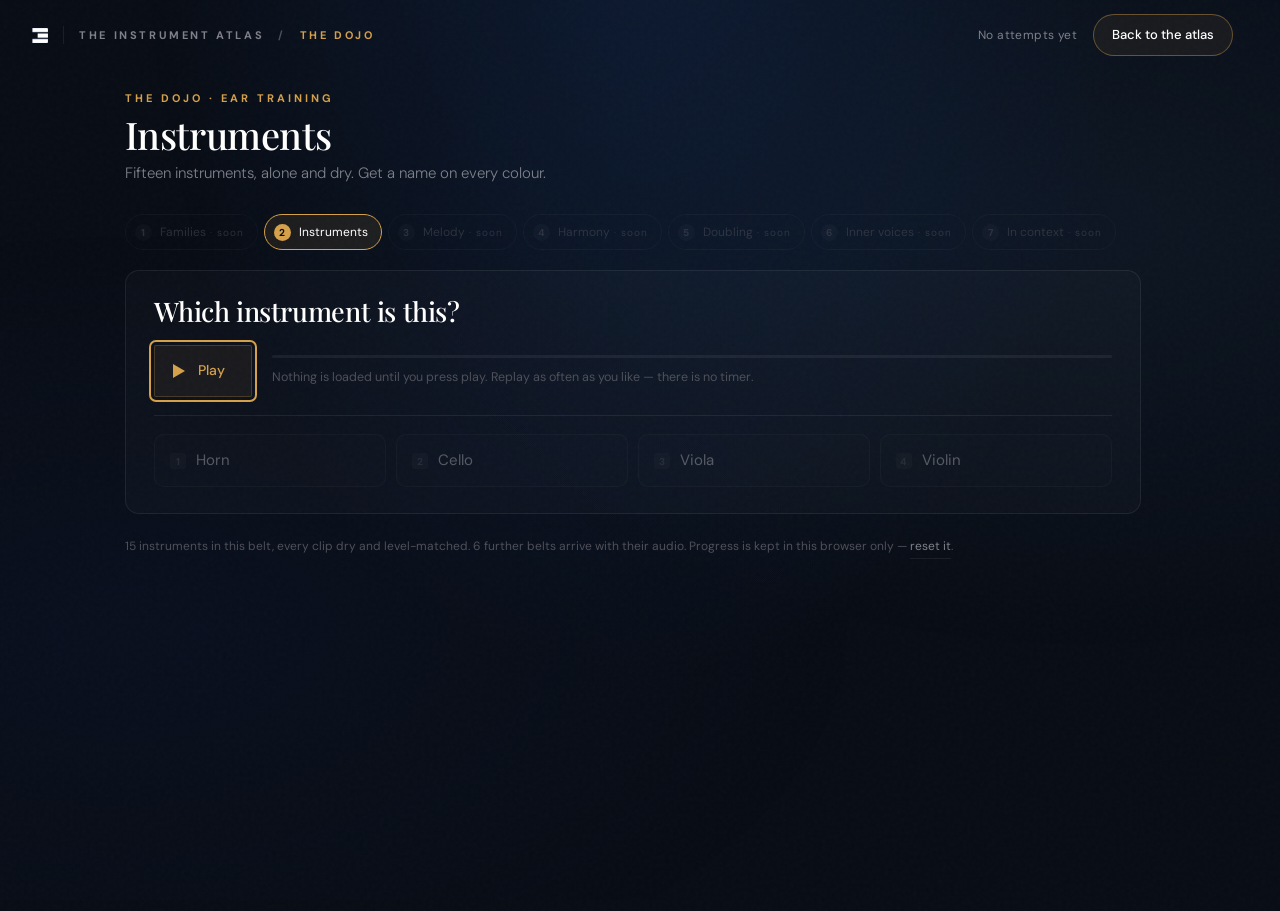
==== dojo/index.html @ 1de1c3d8 "The Dojo: ear-training engine and belt 2 A new top-level /dojo section. Questions are assembled at r" ====
<!DOCTYPE html>
<html lang="en">
<head>
<meta charset="utf-8">
<meta name="viewport" content="width=device-width, initial-scale=1">
<title>The Dojo · Evenant</title>
<meta name="description" content="Ear training for orchestration: hear an instrument, name it, and when you are wrong, hear the two side by side.">
<link rel="preconnect" href="https://fonts.googleapis.com">
<link rel="preconnect" href="https://fonts.gstatic.com" crossorigin>
<link href="https://fonts.googleapis.com/css2?family=DM+Sans:ital,opsz,wght@0,9..40,300;0,9..40,400;0,9..40,500;0,9..40,700;1,9..40,300;1,9..40,400&family=Playfair+Display:ital,wght@0,400;0,500;0,600;0,700;1,400;1,500&display=swap" rel="stylesheet">
<link rel="stylesheet" href="dojo.css">
</head>
<body>
<div class="atl atl-dojo" id="atl">
  <div class="atl-grain"></div>
  <div class="atl-atmos"></div>

  <nav class="atl-nav is-sub" id="atl-nav">
    <div class="atl-nav-left">
      <a href="../#/" aria-label="Atlas home" style="display:flex;align-items:center;gap:10px">
        <img class="atl-logo" alt="Evenant" src="[data-uri]">
      </a>
      <div class="atl-nav-sep"></div>
      <div class="atl-nav-crumb"><a class="atl-crumb-root" href="../#/">The Instrument Atlas</a><span class="sl">/</span><b>The Dojo</b></div>
    </div>
    <div class="atl-nav-right">
      <div class="dj-score" id="dj-score" aria-live="off"></div>
      <a class="atl-select-btn" href="../#/">Back to the atlas</a>
    </div>
  </nav>

  <main class="atl-main">
    <div class="atl-wrap">

      <!-- Belt rail. Belt 2 is the only one built; the rest are shown so the
           ladder is legible, and are marked as not yet available rather than
           looking like something the learner has failed to unlock. -->
      <div class="dj-head">
        <div>
          <div class="atl-eyebrow">The Dojo · Ear Training</div>
          <h1 id="dj-title">Instruments</h1>
          <p class="dj-lede" id="dj-lede"></p>
        </div>
        <div class="dj-rail" id="dj-rail" role="tablist" aria-label="Belts"></div>
      </div>

      <!-- The practice card. Nothing is fetched until the play button below is
           pressed: no audio, no AudioContext, nothing. -->
      <section class="dj-card" aria-labelledby="dj-ask">
        <div class="dj-ask-row">
          <h2 class="dj-ask" id="dj-ask"></h2>
          <div class="dj-streak" id="dj-streak"></div>
        </div>

        <div class="dj-stage">
          <button class="dj-play" id="dj-play" aria-label="Play the clip">
            <span class="ico" aria-hidden="true"></span>
            <span class="lbl" id="dj-play-lbl">Play</span>
          </button>
          <div class="dj-stage-meta">
            <div class="dj-bar" id="dj-bar"><i id="dj-bar-fill"></i></div>
            <div class="dj-hint" id="dj-hint">Nothing is loaded until you press play. Replay as often as you like — there is no timer.</div>
          </div>
        </div>

        <div class="dj-options" id="dj-options" role="group" aria-label="Answers"></div>

        <div class="dj-result" id="dj-result" aria-live="polite"></div>
      </section>

      <p class="dj-fine" id="dj-fine"></p>

    </div>
  </main>
</div>

<!-- atlas-data.js first: INSTRUMENTS supplies the names, families, epithets and
     the deep links back into the atlas, so the dojo can never drift out of step
     with the reference it is practising. Then the dojo's own data, then the
     renderer. All deferred, in dependency order, never async. -->
<script defer src="../atlas-data.js"></script>
<script defer src="dojo-data.js"></script>
<script defer src="dojo.js"></script>
</body>
</html>
---- dojo/dojo.css ----
/* ============================================================================
   THE DOJO · STYLES
   ----------------------------------------------------------------------------
   The dojo is a top-level section, not a page inside the atlas, so it carries
   its own stylesheet rather than inheriting atlas.css — that file is 50 KB of
   page-specific layout the dojo has no use for, and its instrument-page rules
   would have to be fought rather than reused.

   What IS shared is the design system in HANDOFF §2, restated here as tokens.
   Anything that reads as "the same product" comes from these values, so a
   change to the palette is a change to this block.
   ============================================================================ */

.atl,.atl *,.atl *::before,.atl *::after{margin:0;padding:0;box-sizing:border-box}
html{background:#080C14;overflow-y:scroll;scrollbar-gutter:stable}
body{background:#080C14;margin:0}

.atl{
  --bg:#080C14;
  --bg-lift:#0C1220;
  --gold:#D4A04A;
  --gold-deep:#C08830;
  --gold-lift:#DEB05A;
  --blue:#8FB4E0;
  --ok:#5FB89A;
  --warn:#C0603A;
  --text:#BEC0C8;
  --text-dim:#7E808A;
  --text-faint:#4E505A;
  --hair:rgba(255,255,255,.07);
  --hair-gold:rgba(212,160,74,.24);
  font-family:'DM Sans',-apple-system,sans-serif;
  font-size:17px;color:var(--text);background:var(--bg);line-height:1.7;
  -webkit-font-smoothing:antialiased;overflow-x:hidden;position:relative;min-height:100vh;
}
/* The element-level reset is wrapped in :where() so it carries NO specificity.
   Written plainly as `.atl button` it scores (0,1,1) and silently beats every
   single-class rule below it — `.dj-next{background:var(--gold)}` and friends
   lose their background and border with nothing in the cascade to show for it.
   atlas.css has the un-wrapped version and the same shadow: .atl-play asks for
   a gold hairline there and does not get one. Noted, not changed here: that is
   a change to how the atlas looks. */
:where(.atl) :where(h1,h2,h3){font-family:'Playfair Display',Georgia,serif;font-weight:500;color:#fff;letter-spacing:-.4px}
:where(.atl) :where(a){text-decoration:none;color:inherit}
:where(.atl) :where(button){font:inherit;color:inherit;background:none;border:none;cursor:pointer}
:where(.atl) :where(img){max-width:100%;display:block}
.atl ::selection{background:rgba(212,160,74,.35);color:#fff}
.atl :focus-visible{outline:2px solid var(--gold);outline-offset:3px;border-radius:2px}

/* --- ambient layers, identical to the atlas so the two read as one site --- */
.atl-grain{position:fixed;inset:-50%;width:200%;height:200%;z-index:0;pointer-events:none;
  background-image:url("data:image/svg+xml,%3Csvg viewBox='0 0 512 512' xmlns='http://www.w3.org/2000/svg'%3E%3Cfilter id='n'%3E%3CfeTurbulence type='fractalNoise' baseFrequency='0.85' numOctaves='4' stitchTiles='stitch'/%3E%3C/filter%3E%3Crect width='100%25' height='100%25' filter='url(%23n)' opacity='0.025'/%3E%3C/svg%3E")}
.atl-atmos{position:fixed;inset:0;z-index:0;pointer-events:none;
  background:
    radial-gradient(ellipse at 50% -10%,rgba(30,80,160,.20) 0%,transparent 55%),
    radial-gradient(ellipse at 85% 25%,rgba(74,140,212,.08) 0%,transparent 45%),
    radial-gradient(ellipse at 10% 70%,rgba(20,50,120,.10) 0%,transparent 45%)}

.atl-eyebrow{font-size:11px;font-weight:700;letter-spacing:3px;text-transform:uppercase;color:var(--gold);line-height:1.4}

/* --- nav --- */
.atl-nav{position:sticky;top:0;z-index:50;display:flex;align-items:center;justify-content:space-between;gap:24px;
  padding:14px 32px;border-bottom:1px solid transparent;transition:background .35s ease,border-color .35s ease}
.atl-nav.is-stuck{background:rgba(8,12,20,.86);-webkit-backdrop-filter:blur(14px);backdrop-filter:blur(14px);border-bottom-color:var(--hair)}
.atl-nav-left{display:flex;align-items:center;gap:15px;min-width:0}
.atl-logo{height:15px;width:auto;object-fit:contain}
.atl-nav-sep{width:1px;height:18px;background:var(--hair);flex:0 0 auto}
.atl-nav-crumb{display:flex;align-items:center;gap:14px;min-width:0;font-size:11px;font-weight:700;
  letter-spacing:2.6px;text-transform:uppercase;color:var(--text-dim);white-space:nowrap;overflow:hidden}
.atl-nav-crumb a:hover{color:var(--gold)}
.atl-nav-crumb .sl{color:var(--text-faint)}
.atl-nav-crumb b{color:var(--gold);font-weight:700}
.atl-nav-right{display:flex;align-items:center;gap:14px}
.atl-select-btn{display:flex;align-items:center;gap:11px;padding:9px 18px;border:1px solid rgba(212,160,74,.42);
  border-radius:100px;font-size:13px;font-weight:500;color:#fff;background:rgba(212,160,74,.07);white-space:nowrap;
  letter-spacing:0;text-transform:none;transition:border-color .25s,background .25s,box-shadow .25s}
.atl-select-btn:hover{border-color:var(--gold);background:rgba(212,160,74,.14);box-shadow:0 0 0 3px rgba(212,160,74,.08)}

/* --- page frame ---
   min-height is the viewport minus the nav, so the whole practice screen sits
   above the fold at a laptop height and never scrolls to answer a question. */
.atl-main{position:relative;z-index:10;min-height:calc(100vh - 60px);display:flex;align-items:flex-start}
.atl-wrap{width:100%;max-width:1080px;margin:0 auto;padding:20px 32px 48px}

/* --- header + belt rail --- */
.dj-head{display:flex;align-items:flex-end;justify-content:space-between;gap:28px;flex-wrap:wrap;margin-bottom:20px}
.dj-head h1{font-size:clamp(28px,3.4vw,38px);line-height:1.08;margin:8px 0 5px}
.dj-lede{font-size:15px;color:var(--text-dim);max-width:60ch;font-weight:300}

.dj-rail{display:flex;gap:6px;flex-wrap:wrap}
.dj-belt{display:flex;align-items:center;gap:8px;padding:7px 13px 7px 9px;border:1px solid var(--hair);
  border-radius:100px;font-size:12px;color:var(--text-faint);white-space:nowrap;transition:border-color .25s,color .25s}
.dj-belt i{font-style:normal;font-weight:700;font-size:10px;width:17px;height:17px;border-radius:50%;
  display:grid;place-items:center;background:rgba(255,255,255,.05);color:var(--text-faint)}
.dj-belt[data-built="false"]{opacity:.5}
.dj-belt[data-built="false"] span::after{content:' · soon';color:var(--text-faint);font-size:10px;letter-spacing:1px}
.dj-belt[data-on="true"]{border-color:var(--gold);background:rgba(212,160,74,.10);color:#fff;opacity:1}
.dj-belt[data-on="true"] i{background:var(--gold);color:#0A0C14}

/* --- score in the nav --- */
.dj-score{display:flex;align-items:baseline;gap:5px;font-size:12px;color:var(--text-dim);
  font-variant-numeric:tabular-nums;letter-spacing:.4px}
.dj-score b{font-size:15px;color:#fff;font-weight:500}
.dj-score span{margin-right:2px}
.dj-score i{font-style:normal;color:var(--gold);margin-left:6px}

/* --- the practice card --- */
.dj-card{border:1px solid var(--hair);border-radius:14px;background:rgba(255,255,255,.02);
  padding:24px 28px 26px;transition:border-color .3s}
.dj-ask-row{display:flex;align-items:baseline;justify-content:space-between;gap:20px;margin-bottom:16px}
.dj-ask{font-size:clamp(20px,2.4vw,27px);line-height:1.25}
.dj-streak{font-size:11px;font-weight:700;letter-spacing:2px;text-transform:uppercase;color:var(--text-faint);white-space:nowrap}
.dj-streak b{color:var(--gold);font-size:13px}

/* --- transport --- */
.dj-stage{display:flex;align-items:center;gap:20px;padding-bottom:18px;border-bottom:1px solid var(--hair)}
.dj-play{display:flex;align-items:center;gap:13px;padding:13px 26px 13px 18px;border-radius:100px;
  border:1px solid var(--hair-gold);background:rgba(212,160,74,.07);color:var(--gold);
  font-size:14px;font-weight:500;flex:0 0 auto;transition:background .25s,border-color .25s,color .25s}
.dj-play:hover{border-color:var(--gold);background:rgba(212,160,74,.15);color:#fff}
.dj-play .ico{width:0;height:0;border-style:solid;border-width:7px 0 7px 12px;
  border-color:transparent transparent transparent currentColor;transition:border-color .2s}
.dj-play[data-state="playing"]{background:rgba(212,160,74,.18);border-color:var(--gold);color:#fff}
.dj-play[data-state="playing"] .ico{width:12px;height:14px;border:none;background:currentColor;
  -webkit-mask:linear-gradient(#000 0 0) 0/4px 100% no-repeat,linear-gradient(#000 0 0) 100%/4px 100% no-repeat;
          mask:linear-gradient(#000 0 0) 0/4px 100% no-repeat,linear-gradient(#000 0 0) 100%/4px 100% no-repeat}
.dj-play[data-state="loading"]{opacity:.6;pointer-events:none}
.dj-stage-meta{flex:1 1 auto;min-width:0}
.dj-bar{height:3px;border-radius:2px;background:rgba(255,255,255,.06);overflow:hidden;margin-bottom:10px}
.dj-bar i{display:block;height:100%;background:var(--gold);transform-origin:0 50%;transform:scaleX(0);
  transition:transform .1s linear}
.dj-hint{font-size:12.5px;color:var(--text-faint);line-height:1.5}

/* --- options --- */
.dj-options{display:grid;grid-template-columns:repeat(4,minmax(0,1fr));gap:10px;margin-top:18px}
.dj-options[data-waiting]{opacity:.4}
.dj-opt{display:flex;align-items:center;gap:10px;padding:13px 15px;border:1px solid var(--hair);border-radius:10px;
  background:rgba(255,255,255,.015);font-size:15px;color:var(--text);text-align:left;min-width:0;
  transition:border-color .2s,background .2s,color .2s,opacity .2s}
.dj-opt i{font-style:normal;font-size:10px;font-weight:700;color:var(--text-faint);width:16px;height:16px;
  border-radius:3px;background:rgba(255,255,255,.05);display:grid;place-items:center;flex:0 0 auto}
.dj-opt:not(:disabled):hover{border-color:var(--hair-gold);background:rgba(212,160,74,.06);color:#fff}
.dj-opt:disabled{cursor:default}
.dj-opt.is-right{border-color:var(--ok);background:rgba(95,184,154,.10);color:#fff}
.dj-opt.is-right i{background:var(--ok);color:#08120E}
.dj-opt.is-wrong{border-color:var(--warn);background:rgba(192,96,58,.10);color:#fff}
.dj-opt.is-wrong i{background:var(--warn);color:#140A06}
.dj-opt.is-off{opacity:.3}

/* --- result --- */
.dj-result:empty{display:none}
.dj-verdict{margin-top:17px;padding-top:16px;border-top:1px solid var(--hair)}
.dj-verdict-head{display:flex;align-items:baseline;gap:12px;flex-wrap:wrap;margin-bottom:10px}
.dj-verdict-head b{font-family:'Playfair Display',Georgia,serif;font-weight:500;font-size:21px;color:#fff}
.dj-verdict-head em{font-style:italic;color:var(--gold);font-size:14px;font-family:'Playfair Display',Georgia,serif}
.dj-tick,.dj-cross{width:9px;height:9px;border-radius:50%;flex:0 0 auto;align-self:center}
.dj-tick{background:var(--ok);box-shadow:0 0 10px rgba(95,184,154,.7)}
.dj-cross{background:var(--warn);box-shadow:0 0 10px rgba(192,96,58,.6)}
.dj-verdict p{font-size:14.5px;color:var(--text-dim);max-width:72ch;font-weight:300}
.dj-distinction{margin-top:15px;padding-left:14px;border-left:2px solid var(--hair-gold)}

/* --- ⭐ the A/B ---
   The one thing in this section that has to be right. Two buttons, both clips
   already running, switching by gain ramp. Styled to look like a switch rather
   than like two more answers. */
.dj-ab{margin-top:16px;padding:15px 18px 13px;border:1px solid var(--hair-gold);border-radius:12px;
  background:linear-gradient(180deg,rgba(212,160,74,.06),rgba(212,160,74,.02))}
.dj-ab-label{font-size:10.5px;font-weight:700;letter-spacing:2.4px;text-transform:uppercase;
  color:var(--gold);margin-bottom:12px}
.dj-ab-row{display:grid;grid-template-columns:1fr 1fr;gap:10px}
.dj-ab-btn{padding:11px 15px;border:1px solid var(--hair);border-radius:9px;background:rgba(0,0,0,.25);
  text-align:left;transition:border-color .2s,background .2s,box-shadow .2s}
.dj-ab-btn i{display:block;font-style:normal;font-size:10px;font-weight:700;letter-spacing:1.8px;
  text-transform:uppercase;color:var(--text-faint);margin-bottom:3px}
.dj-ab-btn b{font-size:16px;font-weight:500;color:var(--text-dim)}
.dj-ab-btn:hover{border-color:var(--hair-gold)}
.dj-ab-btn.is-on{border-color:var(--gold);background:rgba(212,160,74,.14);box-shadow:0 0 0 3px rgba(212,160,74,.07)}
.dj-ab-btn.is-on i{color:var(--gold)}
.dj-ab-btn.is-on b{color:#fff}
.dj-ab-note{font-size:12px;color:var(--text-faint);margin-top:11px}

/* --- actions --- */
.dj-actions{display:flex;align-items:center;gap:18px;flex-wrap:wrap;margin-top:18px}
.dj-next{padding:11px 26px;border-radius:100px;border:1px solid var(--gold);background:var(--gold);
  color:#0A0C14;font-size:13.5px;font-weight:500;transition:background .25s,border-color .25s}
.dj-next:hover{background:var(--gold-lift);border-color:var(--gold-lift)}
.dj-link{font-size:13px;color:var(--text-dim);border-bottom:1px solid var(--hair);padding-bottom:1px;
  background:none;transition:color .2s,border-color .2s}
.dj-link:hover{color:var(--gold);border-color:var(--hair-gold)}

.dj-fine{margin-top:22px;font-size:12px;color:var(--text-faint);line-height:1.7}
.dj-fine .dj-link{font-size:12px}

/* --- narrow --- */
@media (max-width:860px){
  .atl-wrap{padding:28px 20px 48px}
  .dj-card{padding:24px 20px 26px}
  .dj-options{grid-template-columns:repeat(2,minmax(0,1fr))}
  .dj-head{gap:22px}
  .atl-nav{padding:12px 20px;gap:14px}
  .dj-score{display:none}
}
@media (max-width:560px){
  .dj-options{grid-template-columns:1fr}
  .dj-ab-row{grid-template-columns:1fr}
  .dj-stage{flex-wrap:wrap;gap:14px}
  .atl-nav-crumb .atl-crumb-root{display:none}
}

@media (prefers-reduced-motion:reduce){
  .atl *,.atl *::before,.atl *::after{transition-duration:.01ms!important;animation-duration:.01ms!important}
  .dj-bar i{transition:none}
}
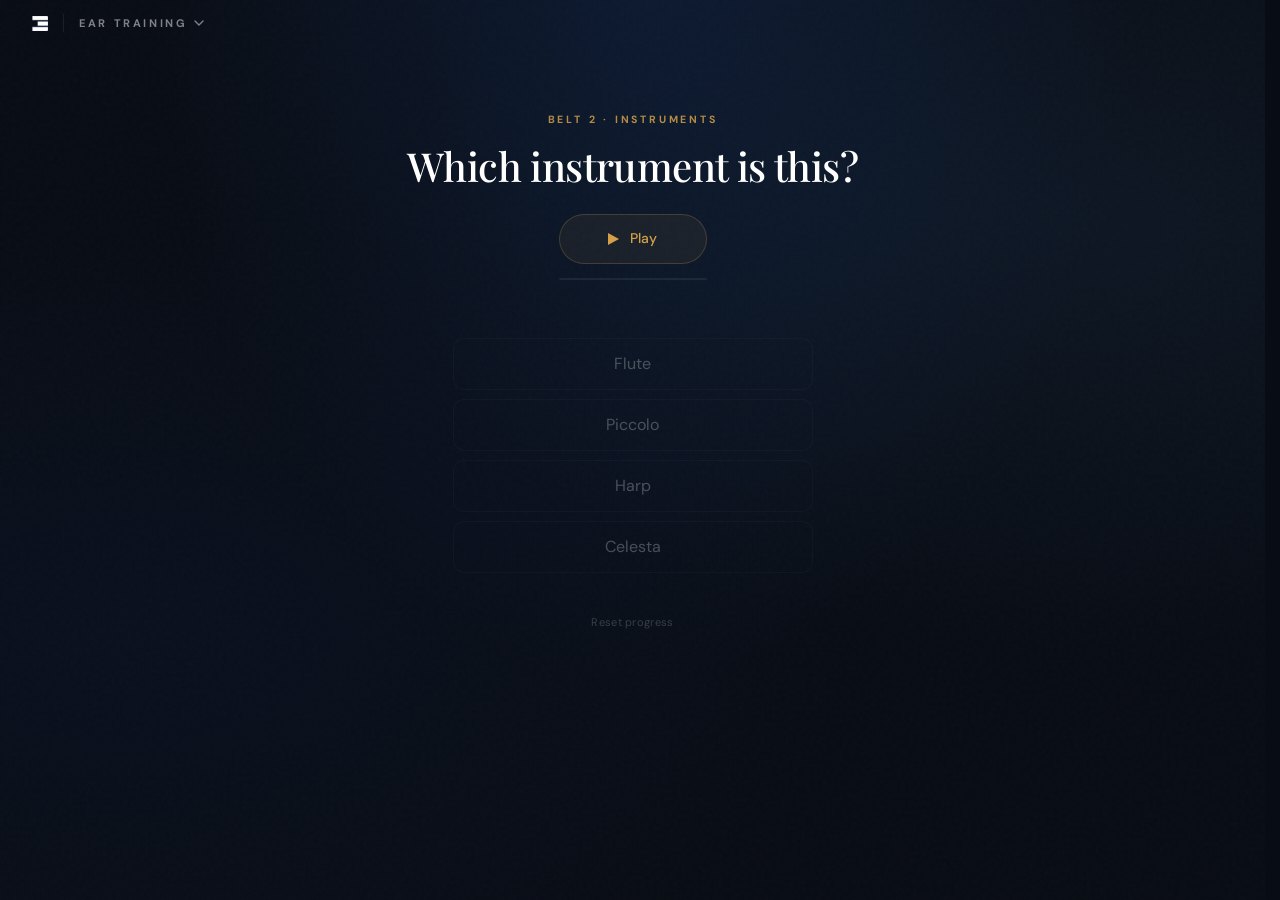
==== commit 508cda05: "Module switcher across the tools, and a minimal Ear Training Navigation for a growing set of Evenant" ====
--- a/dojo/index.html
+++ b/dojo/index.html
@@ -9,6 +9,7 @@
 <link rel="preconnect" href="https://fonts.gstatic.com" crossorigin>
 <link href="https://fonts.googleapis.com/css2?family=DM+Sans:ital,opsz,wght@0,9..40,300;0,9..40,400;0,9..40,500;0,9..40,700;1,9..40,300;1,9..40,400&family=Playfair+Display:ital,wght@0,400;0,500;0,600;0,700;1,400;1,500&display=swap" rel="stylesheet">
 <link rel="stylesheet" href="dojo.css">
+<link rel="stylesheet" href="../evenant-nav.css">
 </head>
 <body>
 <div class="atl atl-dojo" id="atl">
@@ -21,63 +22,48 @@
         <img class="atl-logo" alt="Evenant" src="[data-uri]">
       </a>
       <div class="atl-nav-sep"></div>
-      <div class="atl-nav-crumb"><a class="atl-crumb-root" href="../#/">The Instrument Atlas</a><span class="sl">/</span><b>The Dojo</b></div>
+      <!-- Empty: this header has no module title of its own, so the switcher
+           creates the label from the registry. The crumb that used to sit here
+           said "The Instrument Atlas / The Dojo", which the switcher now says
+           better — and the "Back to the atlas" button beside it was global
+           navigation, which is the switcher's job as well. Both consolidated;
+           the atlas is still one row away in the menu, and still on the logo. -->
+      <div data-ev-switch></div>
     </div>
     <div class="atl-nav-right">
       <div class="dj-score" id="dj-score" aria-live="off"></div>
-      <a class="atl-select-btn" href="../#/">Back to the atlas</a>
     </div>
   </nav>
 
+  <!-- One centred column, anchored a fixed distance from the top rather than
+       vertically centred: the card grows when an answer is revealed, and a
+       centred column would slide the whole question up the screen every time. -->
   <main class="atl-main">
-    <div class="atl-wrap">
+    <div class="dj-col">
+      <div class="dj-eyebrow" id="dj-belt"></div>
+      <h1 class="dj-display" id="dj-display"></h1>
 
-      <!-- Belt rail. Belt 2 is the only one built; the rest are shown so the
-           ladder is legible, and are marked as not yet available rather than
-           looking like something the learner has failed to unlock. -->
-      <div class="dj-head">
-        <div>
-          <div class="atl-eyebrow">The Dojo · Ear Training</div>
-          <h1 id="dj-title">Instruments</h1>
-          <p class="dj-lede" id="dj-lede"></p>
-        </div>
-        <div class="dj-rail" id="dj-rail" role="tablist" aria-label="Belts"></div>
-      </div>
+      <button class="dj-play" id="dj-play" aria-label="Play the clip">
+        <span class="ico" aria-hidden="true"></span><span id="dj-play-lbl">Play</span>
+      </button>
+      <div class="dj-meter" aria-hidden="true"><i id="dj-bar-fill"></i></div>
+      <div class="dj-note" id="dj-note"></div>
 
-      <!-- The practice card. Nothing is fetched until the play button below is
-           pressed: no audio, no AudioContext, nothing. -->
-      <section class="dj-card" aria-labelledby="dj-ask">
-        <div class="dj-ask-row">
-          <h2 class="dj-ask" id="dj-ask"></h2>
-          <div class="dj-streak" id="dj-streak"></div>
-        </div>
+      <div class="dj-options" id="dj-options" role="group" aria-label="Answers"></div>
+      <div class="dj-result" id="dj-result" aria-live="polite"></div>
 
-        <div class="dj-stage">
-          <button class="dj-play" id="dj-play" aria-label="Play the clip">
-            <span class="ico" aria-hidden="true"></span>
-            <span class="lbl" id="dj-play-lbl">Play</span>
-          </button>
-          <div class="dj-stage-meta">
-            <div class="dj-bar" id="dj-bar"><i id="dj-bar-fill"></i></div>
-            <div class="dj-hint" id="dj-hint">Nothing is loaded until you press play. Replay as often as you like — there is no timer.</div>
-          </div>
-        </div>
-
-        <div class="dj-options" id="dj-options" role="group" aria-label="Answers"></div>
-
-        <div class="dj-result" id="dj-result" aria-live="polite"></div>
-      </section>
-
-      <p class="dj-fine" id="dj-fine"></p>
-
+      <button class="dj-reset" id="dj-reset">Reset progress</button>
     </div>
   </main>
+
 </div>
 
 <!-- atlas-data.js first: INSTRUMENTS supplies the names, families, epithets and
      the deep links back into the atlas, so the dojo can never drift out of step
      with the reference it is practising. Then the dojo's own data, then the
      renderer. All deferred, in dependency order, never async. -->
+<script defer src="../evenant-modules.js" data-module="dojo"></script>
+<script defer src="../evenant-nav.js"></script>
 <script defer src="../atlas-data.js"></script>
 <script defer src="dojo-data.js"></script>
 <script defer src="dojo.js"></script>
--- a/dojo/dojo.css
+++ b/dojo/dojo.css
@@ -65,149 +65,118 @@
 .atl-nav-left{display:flex;align-items:center;gap:15px;min-width:0}
 .atl-logo{height:15px;width:auto;object-fit:contain}
 .atl-nav-sep{width:1px;height:18px;background:var(--hair);flex:0 0 auto}
-.atl-nav-crumb{display:flex;align-items:center;gap:14px;min-width:0;font-size:11px;font-weight:700;
-  letter-spacing:2.6px;text-transform:uppercase;color:var(--text-dim);white-space:nowrap;overflow:hidden}
-.atl-nav-crumb a:hover{color:var(--gold)}
-.atl-nav-crumb .sl{color:var(--text-faint)}
-.atl-nav-crumb b{color:var(--gold);font-weight:700}
 .atl-nav-right{display:flex;align-items:center;gap:14px}
+.dj-score{display:flex;align-items:baseline;gap:5px;font-size:12px;color:var(--text-dim);
+  font-variant-numeric:tabular-nums;letter-spacing:.4px}
+.dj-score b{font-size:15px;color:#fff;font-weight:500}
+.dj-score span{margin-right:2px}
+.dj-score i{font-style:normal;color:var(--gold);margin-left:6px}
 .atl-select-btn{display:flex;align-items:center;gap:11px;padding:9px 18px;border:1px solid rgba(212,160,74,.42);
   border-radius:100px;font-size:13px;font-weight:500;color:#fff;background:rgba(212,160,74,.07);white-space:nowrap;
   letter-spacing:0;text-transform:none;transition:border-color .25s,background .25s,box-shadow .25s}
 .atl-select-btn:hover{border-color:var(--gold);background:rgba(212,160,74,.14);box-shadow:0 0 0 3px rgba(212,160,74,.08)}
 
 /* --- page frame ---
-   min-height is the viewport minus the nav, so the whole practice screen sits
-   above the fold at a laptop height and never scrolls to answer a question. */
-.atl-main{position:relative;z-index:10;min-height:calc(100vh - 60px);display:flex;align-items:flex-start}
-.atl-wrap{width:100%;max-width:1080px;margin:0 auto;padding:20px 32px 48px}
+   One column, centred horizontally, anchored a fixed distance from the top.
+   Not vertically centred: revealing an answer makes the column taller, and a
+   centred column would slide the question upward every single time. The
+   references this is modelled on do the same — content in the upper middle,
+   space below it. */
+.atl-main{position:relative;z-index:10;display:flex;justify-content:center;
+  padding:clamp(34px,7vh,74px) 20px 80px}
+/* The column is wider than the controls in it: the question wants one line,
+   the answers want a comfortable click target rather than a wide one. */
+.dj-col{width:100%;max-width:560px;display:flex;flex-direction:column;align-items:center;text-align:center}
+.dj-options,.dj-ab,.dj-result{max-width:360px}
 
-/* --- header + belt rail --- */
-.dj-head{display:flex;align-items:flex-end;justify-content:space-between;gap:28px;flex-wrap:wrap;margin-bottom:20px}
-.dj-head h1{font-size:clamp(28px,3.4vw,38px);line-height:1.08;margin:8px 0 5px}
-.dj-lede{font-size:15px;color:var(--text-dim);max-width:60ch;font-weight:300}
-
-.dj-rail{display:flex;gap:6px;flex-wrap:wrap}
-.dj-belt{display:flex;align-items:center;gap:8px;padding:7px 13px 7px 9px;border:1px solid var(--hair);
-  border-radius:100px;font-size:12px;color:var(--text-faint);white-space:nowrap;transition:border-color .25s,color .25s}
-.dj-belt i{font-style:normal;font-weight:700;font-size:10px;width:17px;height:17px;border-radius:50%;
-  display:grid;place-items:center;background:rgba(255,255,255,.05);color:var(--text-faint)}
-.dj-belt[data-built="false"]{opacity:.5}
-.dj-belt[data-built="false"] span::after{content:' · soon';color:var(--text-faint);font-size:10px;letter-spacing:1px}
-.dj-belt[data-on="true"]{border-color:var(--gold);background:rgba(212,160,74,.10);color:#fff;opacity:1}
-.dj-belt[data-on="true"] i{background:var(--gold);color:#0A0C14}
-
-/* --- score in the nav --- */
-.dj-score{display:flex;align-items:baseline;gap:5px;font-size:12px;color:var(--text-dim);
-  font-variant-numeric:tabular-nums;letter-spacing:.4px}
-.dj-score b{font-size:15px;color:#fff;font-weight:500}
-.dj-score span{margin-right:2px}
-.dj-score i{font-style:normal;color:var(--gold);margin-left:6px}
-
-/* --- the practice card --- */
-.dj-card{border:1px solid var(--hair);border-radius:14px;background:rgba(255,255,255,.02);
-  padding:24px 28px 26px;transition:border-color .3s}
-.dj-ask-row{display:flex;align-items:baseline;justify-content:space-between;gap:20px;margin-bottom:16px}
-.dj-ask{font-size:clamp(20px,2.4vw,27px);line-height:1.25}
-.dj-streak{font-size:11px;font-weight:700;letter-spacing:2px;text-transform:uppercase;color:var(--text-faint);white-space:nowrap}
-.dj-streak b{color:var(--gold);font-size:13px}
+/* --- the question, and then the answer ---
+   One display line carries both: it asks before you answer and names the
+   instrument after, so the eye never has to move to find out what happened. */
+.dj-eyebrow{font-size:10.5px;font-weight:700;letter-spacing:2.8px;text-transform:uppercase;
+  color:var(--gold);opacity:.85}
+.dj-display{font-size:clamp(26px,4.4vw,40px);line-height:1.14;margin:14px 0 0;
+  letter-spacing:-.6px;transition:color .3s ease}
+.dj-display[data-state="right"]{color:#fff}
+.dj-display[data-state="wrong"]{color:#fff}
+.dj-mark{display:inline-block;width:9px;height:9px;border-radius:50%;margin-right:12px;
+  vertical-align:middle;position:relative;top:-4px}
+.dj-mark[data-v="right"]{background:var(--ok);box-shadow:0 0 12px rgba(95,184,154,.75)}
+.dj-mark[data-v="wrong"]{background:var(--warn);box-shadow:0 0 12px rgba(192,96,58,.65)}
+.dj-note{font-size:12px;color:var(--text-faint);margin-top:10px;min-height:18px}
 
 /* --- transport --- */
-.dj-stage{display:flex;align-items:center;gap:20px;padding-bottom:18px;border-bottom:1px solid var(--hair)}
-.dj-play{display:flex;align-items:center;gap:13px;padding:13px 26px 13px 18px;border-radius:100px;
+.dj-play{display:inline-flex;align-items:center;justify-content:center;gap:11px;
+  margin-top:26px;padding:12px 30px;border-radius:100px;
   border:1px solid var(--hair-gold);background:rgba(212,160,74,.07);color:var(--gold);
-  font-size:14px;font-weight:500;flex:0 0 auto;transition:background .25s,border-color .25s,color .25s}
+  font-size:14px;font-weight:500;min-width:148px;
+  transition:background .25s,border-color .25s,color .25s}
 .dj-play:hover{border-color:var(--gold);background:rgba(212,160,74,.15);color:#fff}
-.dj-play .ico{width:0;height:0;border-style:solid;border-width:7px 0 7px 12px;
-  border-color:transparent transparent transparent currentColor;transition:border-color .2s}
+.dj-play .ico{width:0;height:0;border-style:solid;border-width:6px 0 6px 11px;
+  border-color:transparent transparent transparent currentColor}
 .dj-play[data-state="playing"]{background:rgba(212,160,74,.18);border-color:var(--gold);color:#fff}
-.dj-play[data-state="playing"] .ico{width:12px;height:14px;border:none;background:currentColor;
-  -webkit-mask:linear-gradient(#000 0 0) 0/4px 100% no-repeat,linear-gradient(#000 0 0) 100%/4px 100% no-repeat;
-          mask:linear-gradient(#000 0 0) 0/4px 100% no-repeat,linear-gradient(#000 0 0) 100%/4px 100% no-repeat}
-.dj-play[data-state="loading"]{opacity:.6;pointer-events:none}
-.dj-stage-meta{flex:1 1 auto;min-width:0}
-.dj-bar{height:3px;border-radius:2px;background:rgba(255,255,255,.06);overflow:hidden;margin-bottom:10px}
-.dj-bar i{display:block;height:100%;background:var(--gold);transform-origin:0 50%;transform:scaleX(0);
+.dj-play[data-state="playing"] .ico{width:11px;height:12px;border:none;background:currentColor;
+  -webkit-mask:linear-gradient(#000 0 0) 0/3.5px 100% no-repeat,linear-gradient(#000 0 0) 100%/3.5px 100% no-repeat;
+          mask:linear-gradient(#000 0 0) 0/3.5px 100% no-repeat,linear-gradient(#000 0 0) 100%/3.5px 100% no-repeat}
+.dj-play[data-state="loading"]{opacity:.55;pointer-events:none}
+
+.dj-meter{width:148px;height:2px;border-radius:2px;background:rgba(255,255,255,.07);
+  overflow:hidden;margin-top:14px}
+.dj-meter i{display:block;height:100%;background:var(--gold);transform-origin:0 50%;transform:scaleX(0);
   transition:transform .1s linear}
-.dj-hint{font-size:12.5px;color:var(--text-faint);line-height:1.5}
 
-/* --- options --- */
-.dj-options{display:grid;grid-template-columns:repeat(4,minmax(0,1fr));gap:10px;margin-top:18px}
-.dj-options[data-waiting]{opacity:.4}
-.dj-opt{display:flex;align-items:center;gap:10px;padding:13px 15px;border:1px solid var(--hair);border-radius:10px;
-  background:rgba(255,255,255,.015);font-size:15px;color:var(--text);text-align:left;min-width:0;
+/* --- answers: one per row, centred --- */
+.dj-options{display:flex;flex-direction:column;gap:9px;width:100%;margin-top:30px}
+.dj-opt{display:flex;align-items:center;justify-content:center;
+  min-height:52px;padding:8px 18px;border:1px solid var(--hair);border-radius:11px;
+  background:rgba(255,255,255,.015);font-size:16px;font-weight:400;color:var(--text);
   transition:border-color .2s,background .2s,color .2s,opacity .2s}
-.dj-opt i{font-style:normal;font-size:10px;font-weight:700;color:var(--text-faint);width:16px;height:16px;
-  border-radius:3px;background:rgba(255,255,255,.05);display:grid;place-items:center;flex:0 0 auto}
-.dj-opt:not(:disabled):hover{border-color:var(--hair-gold);background:rgba(212,160,74,.06);color:#fff}
+.dj-opt:not(:disabled):hover{border-color:var(--hair-gold);background:rgba(212,160,74,.07);color:#fff}
 .dj-opt:disabled{cursor:default}
-.dj-opt.is-right{border-color:var(--ok);background:rgba(95,184,154,.10);color:#fff}
-.dj-opt.is-right i{background:var(--ok);color:#08120E}
-.dj-opt.is-wrong{border-color:var(--warn);background:rgba(192,96,58,.10);color:#fff}
-.dj-opt.is-wrong i{background:var(--warn);color:#140A06}
-.dj-opt.is-off{opacity:.3}
+.dj-options[data-waiting] .dj-opt{opacity:.35}
+.dj-opt.is-right{border-color:var(--ok);background:rgba(95,184,154,.12);color:#fff}
+.dj-opt.is-wrong{border-color:var(--warn);background:rgba(192,96,58,.12);color:#fff}
+.dj-opt.is-off{opacity:.28}
 
 /* --- result --- */
+.dj-result{width:100%;display:flex;flex-direction:column;align-items:center}
 .dj-result:empty{display:none}
-.dj-verdict{margin-top:17px;padding-top:16px;border-top:1px solid var(--hair)}
-.dj-verdict-head{display:flex;align-items:baseline;gap:12px;flex-wrap:wrap;margin-bottom:10px}
-.dj-verdict-head b{font-family:'Playfair Display',Georgia,serif;font-weight:500;font-size:21px;color:#fff}
-.dj-verdict-head em{font-style:italic;color:var(--gold);font-size:14px;font-family:'Playfair Display',Georgia,serif}
-.dj-tick,.dj-cross{width:9px;height:9px;border-radius:50%;flex:0 0 auto;align-self:center}
-.dj-tick{background:var(--ok);box-shadow:0 0 10px rgba(95,184,154,.7)}
-.dj-cross{background:var(--warn);box-shadow:0 0 10px rgba(192,96,58,.6)}
-.dj-verdict p{font-size:14.5px;color:var(--text-dim);max-width:72ch;font-weight:300}
-.dj-distinction{margin-top:15px;padding-left:14px;border-left:2px solid var(--hair-gold)}
 
-/* --- ⭐ the A/B ---
-   The one thing in this section that has to be right. Two buttons, both clips
-   already running, switching by gain ramp. Styled to look like a switch rather
-   than like two more answers. */
-.dj-ab{margin-top:16px;padding:15px 18px 13px;border:1px solid var(--hair-gold);border-radius:12px;
-  background:linear-gradient(180deg,rgba(212,160,74,.06),rgba(212,160,74,.02))}
-.dj-ab-label{font-size:10.5px;font-weight:700;letter-spacing:2.4px;text-transform:uppercase;
-  color:var(--gold);margin-bottom:12px}
-.dj-ab-row{display:grid;grid-template-columns:1fr 1fr;gap:10px}
-.dj-ab-btn{padding:11px 15px;border:1px solid var(--hair);border-radius:9px;background:rgba(0,0,0,.25);
-  text-align:left;transition:border-color .2s,background .2s,box-shadow .2s}
-.dj-ab-btn i{display:block;font-style:normal;font-size:10px;font-weight:700;letter-spacing:1.8px;
-  text-transform:uppercase;color:var(--text-faint);margin-bottom:3px}
-.dj-ab-btn b{font-size:16px;font-weight:500;color:var(--text-dim)}
-.dj-ab-btn:hover{border-color:var(--hair-gold)}
-.dj-ab-btn.is-on{border-color:var(--gold);background:rgba(212,160,74,.14);box-shadow:0 0 0 3px rgba(212,160,74,.07)}
-.dj-ab-btn.is-on i{color:var(--gold)}
-.dj-ab-btn.is-on b{color:#fff}
-.dj-ab-note{font-size:12px;color:var(--text-faint);margin-top:11px}
+/* ⭐ the A/B. Two clips already running; these only move the gains. */
+.dj-ab{width:100%;margin-top:26px;display:flex;flex-direction:column;align-items:center;gap:9px}
+.dj-ab-label{font-size:10px;font-weight:700;letter-spacing:2.4px;text-transform:uppercase;
+  color:var(--gold);opacity:.8;margin-bottom:3px}
+.dj-ab-btn{width:100%;min-height:48px;padding:8px 18px;border:1px solid var(--hair);border-radius:11px;
+  background:rgba(0,0,0,.25);font-size:15px;color:var(--text-dim);
+  display:flex;align-items:center;justify-content:center;
+  transition:border-color .2s,background .2s,color .2s,box-shadow .2s}
+.dj-ab-btn:hover{border-color:var(--hair-gold);color:#fff}
+.dj-ab-btn.is-on{border-color:var(--gold);background:rgba(212,160,74,.15);color:#fff;
+  box-shadow:0 0 0 3px rgba(212,160,74,.07)}
 
-/* --- actions --- */
-.dj-actions{display:flex;align-items:center;gap:18px;flex-wrap:wrap;margin-top:18px}
-.dj-next{padding:11px 26px;border-radius:100px;border:1px solid var(--gold);background:var(--gold);
-  color:#0A0C14;font-size:13.5px;font-weight:500;transition:background .25s,border-color .25s}
+.dj-next{margin-top:26px;padding:12px 32px;border-radius:100px;border:1px solid var(--gold);
+  background:var(--gold);color:#0A0C14;font-size:14px;font-weight:500;
+  transition:background .25s,border-color .25s}
 .dj-next:hover{background:var(--gold-lift);border-color:var(--gold-lift)}
-.dj-link{font-size:13px;color:var(--text-dim);border-bottom:1px solid var(--hair);padding-bottom:1px;
-  background:none;transition:color .2s,border-color .2s}
+
+.dj-link{font-size:12px;color:var(--text-faint);margin-top:16px;
+  border-bottom:1px solid transparent;transition:color .2s,border-color .2s}
 .dj-link:hover{color:var(--gold);border-color:var(--hair-gold)}
 
-.dj-fine{margin-top:22px;font-size:12px;color:var(--text-faint);line-height:1.7}
-.dj-fine .dj-link{font-size:12px}
+.dj-reset{margin-top:40px;font-size:11px;color:var(--text-faint);opacity:.7;
+  letter-spacing:.3px;transition:color .2s,opacity .2s}
+.dj-reset:hover{color:var(--text-dim);opacity:1}
 
 /* --- narrow --- */
-@media (max-width:860px){
-  .atl-wrap{padding:28px 20px 48px}
-  .dj-card{padding:24px 20px 26px}
-  .dj-options{grid-template-columns:repeat(2,minmax(0,1fr))}
-  .dj-head{gap:22px}
-  .atl-nav{padding:12px 20px;gap:14px}
+@media (max-width:760px){
+  .atl-nav{padding:12px 18px;gap:12px}
   .dj-score{display:none}
-}
-@media (max-width:560px){
-  .dj-options{grid-template-columns:1fr}
-  .dj-ab-row{grid-template-columns:1fr}
-  .dj-stage{flex-wrap:wrap;gap:14px}
-  .atl-nav-crumb .atl-crumb-root{display:none}
+  .atl-main{padding:26px 20px 64px}
+  .dj-opt{min-height:54px;font-size:16.5px}
+  .dj-ab-btn{min-height:50px}
+  .dj-play{min-height:48px}
 }
 
 @media (prefers-reduced-motion:reduce){
   .atl *,.atl *::before,.atl *::after{transition-duration:.01ms!important;animation-duration:.01ms!important}
-  .dj-bar i{transition:none}
+  .dj-meter i{transition:none}
 }
--- a/evenant-nav.css
+++ b/evenant-nav.css
@@ -0,0 +1,122 @@
+/* ============================================================================
+   EVENANT · MODULE SWITCHER · STYLES
+   ----------------------------------------------------------------------------
+   Loaded by every tool. The four headers have four stylesheets and three sets
+   of token NAMES for the same palette, so every value below reads the host's
+   token first and falls back to the design-system value from HANDOFF §2:
+   var(--dim, var(--text-dim, #7E808A)). The switcher therefore looks identical
+   everywhere without any host having to define anything.
+
+   Every rule is scoped two classes deep (.ev-switch .ev-switch-btn). A bare
+   .ev-switch-btn scores (0,1,0) and loses to atlas.css's `.atl button`
+   (0,1,1) — which sets `font:inherit` and would drop the adopted title from
+   11px/700 to the 17px body font. That is the one thing this component must
+   never do, so the specificity is deliberate, not incidental.
+   ============================================================================ */
+
+/* The module name must stay legible, so the switcher never shrinks: in a
+   cramped header it is the crumb or the piece title beside it that gives way,
+   both of which already truncate. */
+.ev-switch{display:flex;align-items:center;flex:0 0 auto}
+
+/* ---- trigger -------------------------------------------------------------
+   The label inside is ADOPTED from the host header and is never styled here:
+   no font, no colour, no spacing. Hover, focus and open states are carried by
+   the background and the chevron alone, so the title's own colour stays
+   exactly what the host stylesheet set.
+
+   padding and an equal negative margin grow the hit area without moving a
+   pixel of what you can see. */
+.ev-switch .ev-switch-btn{
+  display:inline-flex;align-items:center;gap:7px;
+  padding:10px;margin:-10px;border:0;background:none;color:inherit;
+  border-radius:8px;cursor:pointer;min-width:0;
+  font:inherit;letter-spacing:inherit;text-transform:inherit;line-height:inherit;
+  /* a button defaults to text-align:center, and text-align inherits — without
+     this the adopted title computes as centred where it used to compute as
+     start. Invisible here, because the label is a flex item sized to its own
+     text, but it is still a changed style on an element we promised not to
+     touch, and it would show the moment a header gave one room to spare. */
+  text-align:inherit;
+  transition:background .2s ease;
+  -webkit-tap-highlight-color:transparent;
+}
+.ev-switch .ev-switch-btn:hover{background:rgba(255,255,255,.05)}
+.ev-switch[data-open="1"] .ev-switch-btn{background:rgba(212,160,74,.10)}
+.ev-switch .ev-switch-btn:focus-visible{
+  outline:2px solid var(--gold,#D4A04A);outline-offset:1px}
+
+/* the label only exists when the header had no module title to adopt */
+.ev-switch .ev-switch-label{
+  font-size:11px;font-weight:700;letter-spacing:2.6px;text-transform:uppercase;
+  color:var(--dim,var(--text-dim,#7E808A));white-space:nowrap;
+  overflow:hidden;text-overflow:ellipsis}
+
+.ev-switch .ev-chev{
+  flex:0 0 auto;color:var(--dim,var(--text-dim,#7E808A));
+  transition:transform .22s ease,color .2s ease}
+.ev-switch .ev-switch-btn:hover .ev-chev{color:var(--gold,#D4A04A)}
+.ev-switch[data-open="1"] .ev-chev{transform:rotate(180deg);color:var(--gold,#D4A04A)}
+
+/* ---- menu ----------------------------------------------------------------
+   position:fixed, not absolute. score.html clips at html,body{overflow:hidden}
+   and the atlas sits inside overflow-x:hidden, so an absolutely positioned
+   menu is cut off in two of the four headers. Fixed also keeps this to one
+   stacking context instead of four. Surface, radius and shadow are the atlas
+   .atl-menu treatment, so it reads as the same family of menu. */
+.ev-menu{
+  position:fixed;z-index:9000;
+  width:264px;max-width:calc(100vw - 16px);
+  padding:6px;
+  background:#0B111C;border:1px solid var(--hair,rgba(255,255,255,.07));
+  border-radius:12px;box-shadow:0 30px 80px rgba(0,0,0,.6);
+  font-family:'DM Sans',-apple-system,sans-serif;
+}
+.ev-menu[hidden]{display:none}
+
+.ev-menu .ev-rule{height:1px;margin:6px 4px;background:var(--hair,rgba(255,255,255,.07))}
+
+.ev-menu .ev-item{
+  display:flex;align-items:center;gap:11px;
+  padding:9px 10px;border-radius:8px;
+  font-size:13.5px;font-weight:400;line-height:1.35;letter-spacing:0;text-transform:none;
+  color:var(--text,#BEC0C8);text-decoration:none;
+  transition:background .15s ease,color .15s ease}
+.ev-menu .ev-item .ev-ico{flex:0 0 auto;width:16px;height:16px;color:var(--faint,#4E505A);
+  transition:color .15s ease}
+.ev-menu .ev-item-name{flex:1 1 auto;min-width:0;overflow:hidden;text-overflow:ellipsis;white-space:nowrap}
+
+.ev-menu a.ev-item:hover,
+.ev-menu a.ev-item:focus-visible{background:rgba(255,255,255,.05);color:#fff;outline:none}
+.ev-menu a.ev-item:hover .ev-ico,
+.ev-menu a.ev-item:focus-visible .ev-ico{color:var(--gold,#D4A04A)}
+.ev-menu a.ev-item:focus-visible{box-shadow:inset 0 0 0 1px var(--hair-gold,rgba(212,160,74,.24))}
+
+/* the tool you are in: a tint and a tick, not a different shape */
+.ev-menu .ev-item[data-active="1"]{background:rgba(212,160,74,.10);color:#fff}
+.ev-menu .ev-item[data-active="1"] .ev-ico{color:var(--gold,#D4A04A)}
+.ev-menu .ev-tick{flex:0 0 auto;width:12px;height:12px;color:var(--gold,#D4A04A)}
+
+.ev-menu .ev-item[aria-disabled]{color:var(--faint,#4E505A);cursor:default}
+.ev-menu .ev-soon{flex:0 0 auto;font-size:9px;font-weight:700;letter-spacing:1.4px;
+  text-transform:uppercase;color:var(--faint,#4E505A);
+  border:1px solid var(--hair,rgba(255,255,255,.07));border-radius:100px;padding:2px 7px}
+
+/* ---- narrow --------------------------------------------------------------
+   The menu still hangs under the trigger — no sidebar, no bottom bar — but it
+   takes more of the width and every row clears the 44px touch target. */
+@media (max-width:760px){
+  .ev-menu{width:min(280px,calc(100vw - 24px));padding:7px}
+  .ev-menu .ev-item{padding:0 10px;min-height:44px;font-size:14.5px}
+  .ev-switch .ev-switch-btn{padding:11px 10px;margin:-11px -10px;position:relative}
+  /* The touch target has to clear 44px, and the headers it sits in are between
+     34px and 41px tall. Growing the button would make the header taller on
+     phones, so the extra height is a pseudo-element instead: it takes the taps
+     and occupies no layout at all. */
+  .ev-switch .ev-switch-btn::after{content:'';position:absolute;left:0;right:0;
+    top:50%;transform:translateY(-50%);height:46px}
+}
+
+@media (prefers-reduced-motion:reduce){
+  .ev-switch .ev-chev,.ev-switch .ev-switch-btn,.ev-menu .ev-item{transition:none}
+}
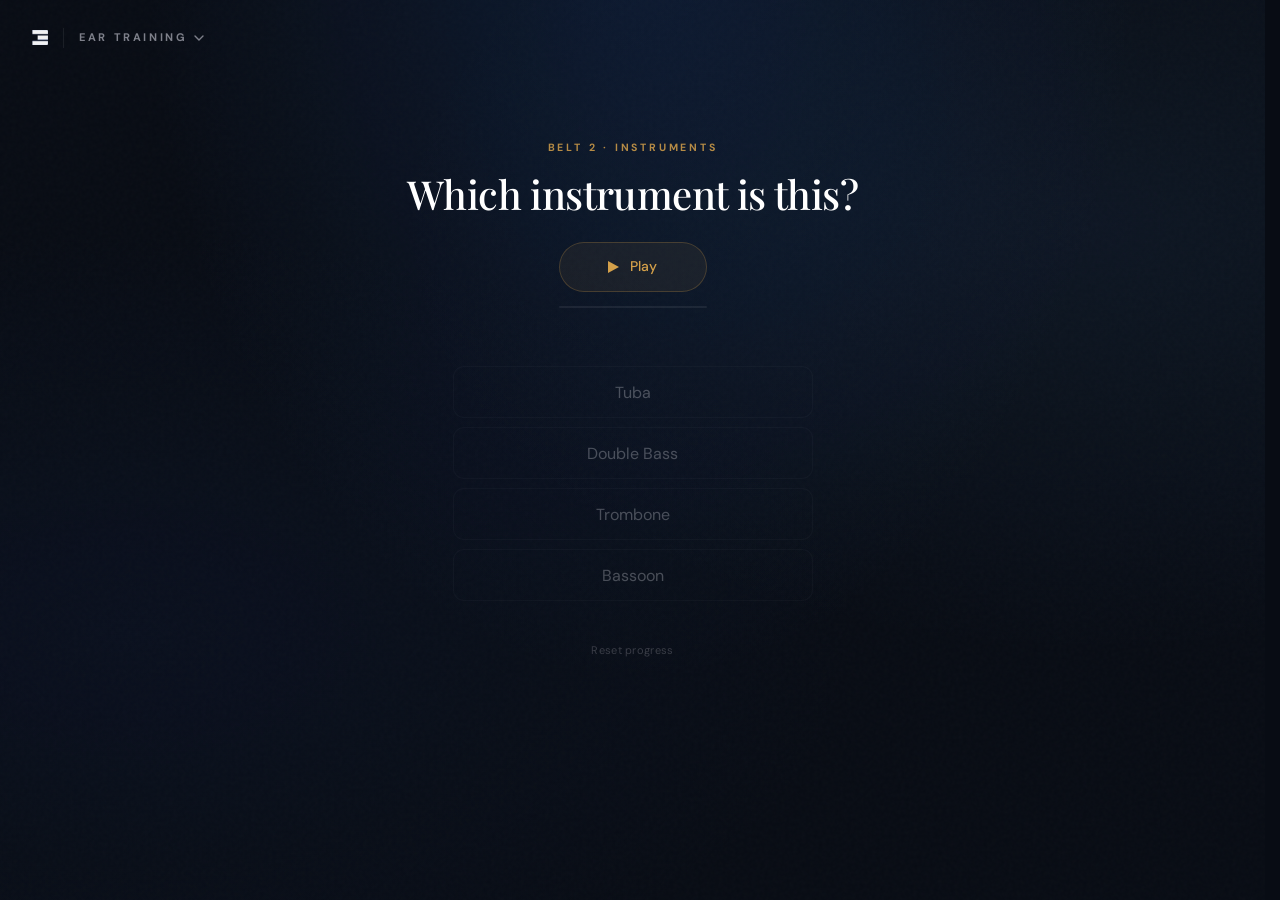
==== commit 9cc71c3f: "One brand bar for every tool The five headers had drifted: heights of 76, 61, 49, 48 and 46px, three" ====
--- a/dojo/index.html
+++ b/dojo/index.html
@@ -16,18 +16,8 @@
   <div class="atl-grain"></div>
   <div class="atl-atmos"></div>
 
-  <nav class="atl-nav is-sub" id="atl-nav">
+  <nav class="atl-nav is-sub ev-bar" id="atl-nav">
     <div class="atl-nav-left">
-      <a href="../#/" aria-label="Atlas home" style="display:flex;align-items:center;gap:10px">
-        <img class="atl-logo" alt="Evenant" src="[data-uri]">
-      </a>
-      <div class="atl-nav-sep"></div>
-      <!-- Empty: this header has no module title of its own, so the switcher
-           creates the label from the registry. The crumb that used to sit here
-           said "The Instrument Atlas / The Dojo", which the switcher now says
-           better — and the "Back to the atlas" button beside it was global
-           navigation, which is the switcher's job as well. Both consolidated;
-           the atlas is still one row away in the menu, and still on the logo. -->
       <div data-ev-switch></div>
     </div>
     <div class="atl-nav-right">
--- a/dojo/dojo.css
+++ b/dojo/dojo.css
@@ -63,8 +63,6 @@
   padding:14px 32px;border-bottom:1px solid transparent;transition:background .35s ease,border-color .35s ease}
 .atl-nav.is-stuck{background:rgba(8,12,20,.86);-webkit-backdrop-filter:blur(14px);backdrop-filter:blur(14px);border-bottom-color:var(--hair)}
 .atl-nav-left{display:flex;align-items:center;gap:15px;min-width:0}
-.atl-logo{height:15px;width:auto;object-fit:contain}
-.atl-nav-sep{width:1px;height:18px;background:var(--hair);flex:0 0 auto}
 .atl-nav-right{display:flex;align-items:center;gap:14px}
 .dj-score{display:flex;align-items:baseline;gap:5px;font-size:12px;color:var(--text-dim);
   font-variant-numeric:tabular-nums;letter-spacing:.4px}
@@ -168,7 +166,6 @@
 
 /* --- narrow --- */
 @media (max-width:760px){
-  .atl-nav{padding:12px 18px;gap:12px}
   .dj-score{display:none}
   .atl-main{padding:26px 20px 64px}
   .dj-opt{min-height:54px;font-size:16.5px}
--- a/evenant-nav.css
+++ b/evenant-nav.css
@@ -17,7 +17,30 @@
 /* The module name must stay legible, so the switcher never shrinks: in a
    cramped header it is the crumb or the piece title beside it that gives way,
    both of which already truncate. */
-.ev-switch{display:flex;align-items:center;flex:0 0 auto}
+/* ---- the bar -------------------------------------------------------------
+   One height, one padding, one background treatment for every tool. The values
+   are the Instrument Atlas's, because that is the header the others are meant
+   to match. min-height rather than height: a header whose right-hand controls
+   are taller than 48px grows, it does not clip them. */
+.ev-bar{
+  position:sticky;top:0;z-index:50;
+  display:flex;align-items:center;justify-content:space-between;gap:24px;
+  min-height:76px;padding:14px 32px;
+  border-bottom:1px solid transparent;
+  transition:background .35s ease,border-color .35s ease}
+.ev-bar.is-stuck{
+  background:rgba(8,12,20,.86);
+  -webkit-backdrop-filter:blur(14px);backdrop-filter:blur(14px);
+  border-bottom-color:rgba(255,255,255,.07)}   /* literal: the hosts' --hair differs by .01 */
+
+/* ---- the brand cluster: logo, divider, module name ---- */
+.ev-switch{display:flex;align-items:center;gap:15px;flex:0 0 auto}
+.ev-switch .ev-logo{display:flex;align-items:center;flex:0 0 auto}
+.ev-switch .ev-logo img{height:15px;width:auto;display:block;object-fit:contain;
+  max-width:none;opacity:.95;transition:opacity .2s ease}
+.ev-switch .ev-logo:hover img{opacity:1}
+.ev-switch .ev-div{width:1px;height:20px;flex:0 0 auto;
+  background:var(--hair,rgba(255,255,255,.07))}
 
 /* ---- trigger -------------------------------------------------------------
    The label inside is ADOPTED from the host header and is never styled here:
@@ -31,13 +54,7 @@
   display:inline-flex;align-items:center;gap:7px;
   padding:10px;margin:-10px;border:0;background:none;color:inherit;
   border-radius:8px;cursor:pointer;min-width:0;
-  font:inherit;letter-spacing:inherit;text-transform:inherit;line-height:inherit;
-  /* a button defaults to text-align:center, and text-align inherits — without
-     this the adopted title computes as centred where it used to compute as
-     start. Invisible here, because the label is a flex item sized to its own
-     text, but it is still a changed style on an element we promised not to
-     touch, and it would show the moment a header gave one room to spare. */
-  text-align:inherit;
+  text-align:start;
   transition:background .2s ease;
   -webkit-tap-highlight-color:transparent;
 }
@@ -46,11 +63,14 @@
 .ev-switch .ev-switch-btn:focus-visible{
   outline:2px solid var(--gold,#D4A04A);outline-offset:1px}
 
-/* the label only exists when the header had no module title to adopt */
+/* The module name. These are the atlas's .atl-nav-title values, restated here
+   so that every tool gets them rather than whatever its own header happened to
+   use — the accelerator tracked at 2.2px, and the score viewer had no module
+   name at all. Fixed values, not host tokens: uniform is the whole point. */
 .ev-switch .ev-switch-label{
-  font-size:11px;font-weight:700;letter-spacing:2.6px;text-transform:uppercase;
-  color:var(--dim,var(--text-dim,#7E808A));white-space:nowrap;
-  overflow:hidden;text-overflow:ellipsis}
+  font-family:'DM Sans',-apple-system,sans-serif;
+  font-size:11px;font-weight:700;letter-spacing:2.6px;line-height:1.7;
+  text-transform:uppercase;color:#7E808A;white-space:nowrap}
 
 .ev-switch .ev-chev{
   flex:0 0 auto;color:var(--dim,var(--text-dim,#7E808A));
@@ -106,6 +126,8 @@
    The menu still hangs under the trigger — no sidebar, no bottom bar — but it
    takes more of the width and every row clears the 44px touch target. */
 @media (max-width:760px){
+  .ev-bar{min-height:60px;padding:12px 20px;gap:14px}
+  .ev-switch{gap:12px}
   .ev-menu{width:min(280px,calc(100vw - 24px));padding:7px}
   .ev-menu .ev-item{padding:0 10px;min-height:44px;font-size:14.5px}
   .ev-switch .ev-switch-btn{padding:11px 10px;margin:-11px -10px;position:relative}
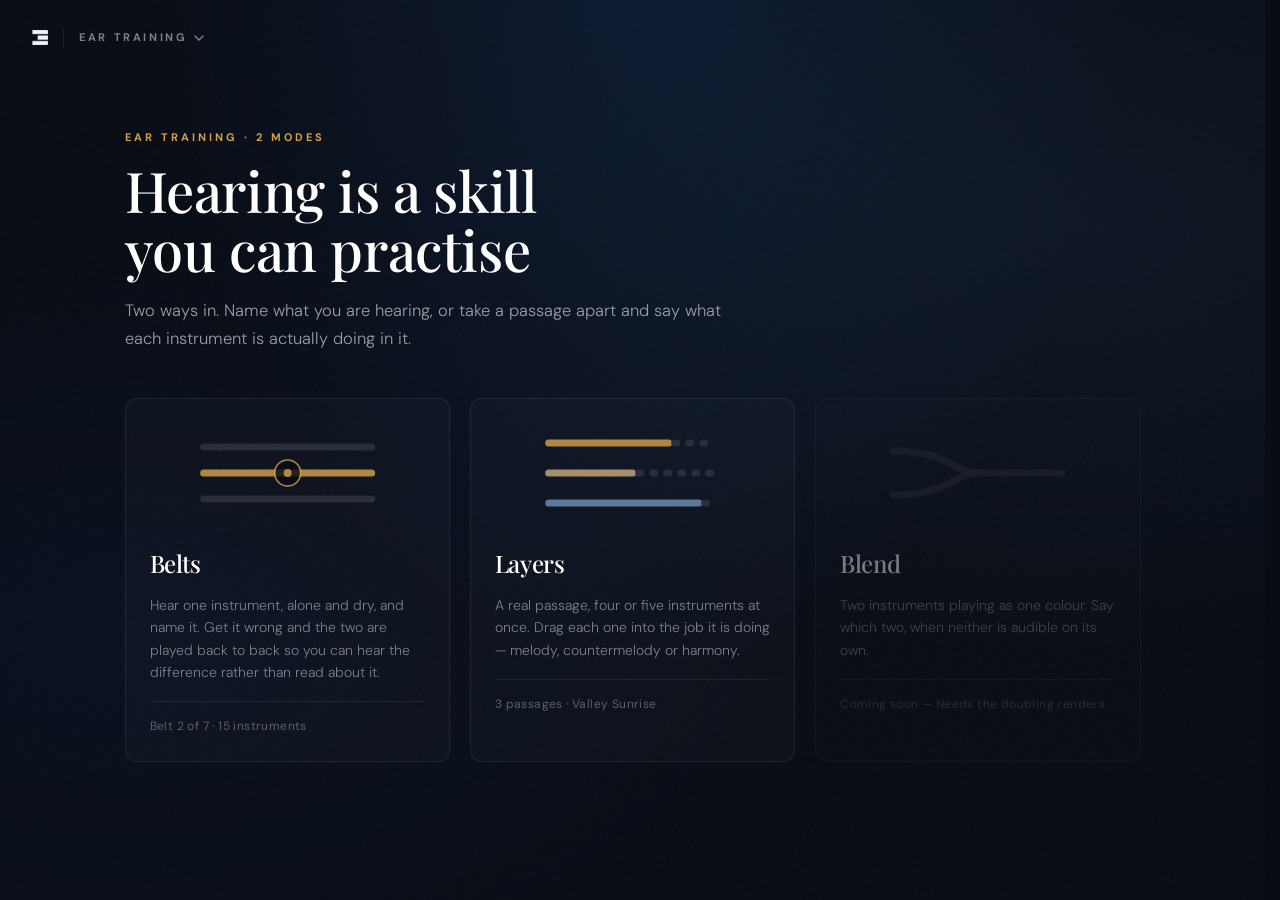
==== commit 9541c544: "Ear Training: a modes menu, and a Layers mode mockup MODES MENU  /dojo/ is now the section's front p" ====
--- a/dojo/index.html
+++ b/dojo/index.html
@@ -3,12 +3,13 @@
 <head>
 <meta charset="utf-8">
 <meta name="viewport" content="width=device-width, initial-scale=1">
-<title>The Dojo · Evenant</title>
-<meta name="description" content="Ear training for orchestration: hear an instrument, name it, and when you are wrong, hear the two side by side.">
+<title>Ear Training · Evenant</title>
+<meta name="description" content="Ear training for orchestration. Two modes: name the instrument you hear, or sort a passage into the layers it is built from.">
 <link rel="preconnect" href="https://fonts.googleapis.com">
 <link rel="preconnect" href="https://fonts.gstatic.com" crossorigin>
 <link href="https://fonts.googleapis.com/css2?family=DM+Sans:ital,opsz,wght@0,9..40,300;0,9..40,400;0,9..40,500;0,9..40,700;1,9..40,300;1,9..40,400&family=Playfair+Display:ital,wght@0,400;0,500;0,600;0,700;1,400;1,500&display=swap" rel="stylesheet">
-<link rel="stylesheet" href="dojo.css">
+<link rel="stylesheet" href="dojo-base.css">
+<link rel="stylesheet" href="modes.css">
 <link rel="stylesheet" href="../evenant-nav.css">
 </head>
 <body>
@@ -20,42 +21,22 @@
     <div class="atl-nav-left">
       <div data-ev-switch></div>
     </div>
-    <div class="atl-nav-right">
-      <div class="dj-score" id="dj-score" aria-live="off"></div>
-    </div>
   </nav>
 
-  <!-- One centred column, anchored a fixed distance from the top rather than
-       vertically centred: the card grows when an answer is revealed, and a
-       centred column would slide the whole question up the screen every time. -->
-  <main class="atl-main">
-    <div class="dj-col">
-      <div class="dj-eyebrow" id="dj-belt"></div>
-      <h1 class="dj-display" id="dj-display"></h1>
+  <main class="dj-modes-page">
+    <div class="dj-modes-head">
+      <div class="atl-eyebrow">Ear Training · 2 modes</div>
+      <h1><span>Hearing is a skill</span><span class="atl-serif-em">you can practise</span></h1>
+      <p>Two ways in. Name what you are hearing, or take a passage apart and say what each instrument is actually doing in it.</p>
+    </div>
 
-      <button class="dj-play" id="dj-play" aria-label="Play the clip">
-        <span class="ico" aria-hidden="true"></span><span id="dj-play-lbl">Play</span>
-      </button>
-      <div class="dj-meter" aria-hidden="true"><i id="dj-bar-fill"></i></div>
-      <div class="dj-note" id="dj-note"></div>
-
-      <div class="dj-options" id="dj-options" role="group" aria-label="Answers"></div>
-      <div class="dj-result" id="dj-result" aria-live="polite"></div>
-
-      <button class="dj-reset" id="dj-reset">Reset progress</button>
-    </div>
+    <div class="dj-modes" id="dj-modes"></div>
   </main>
 
 </div>
 
-<!-- atlas-data.js first: INSTRUMENTS supplies the names, families, epithets and
-     the deep links back into the atlas, so the dojo can never drift out of step
-     with the reference it is practising. Then the dojo's own data, then the
-     renderer. All deferred, in dependency order, never async. -->
 <script defer src="../evenant-modules.js" data-module="dojo"></script>
 <script defer src="../evenant-nav.js"></script>
-<script defer src="../atlas-data.js"></script>
-<script defer src="dojo-data.js"></script>
-<script defer src="dojo.js"></script>
+<script defer src="modes.js"></script>
 </body>
 </html>
--- a/dojo/dojo-base.css
+++ b/dojo/dojo-base.css
@@ -0,0 +1,80 @@
+/* ============================================================================
+   EAR TRAINING · SHELL
+   ----------------------------------------------------------------------------
+   Tokens, reset, ambient layers and the header, shared by every mode in this
+   section — the modes menu, Belts and Layers. Each mode then loads its own
+   stylesheet after this one.
+
+   Ear training is a top-level section, not a page inside the atlas, so it
+   carries its own stylesheet rather than inheriting atlas.css — that file is
+   50 KB of page-specific layout no mode here has a use for, and its
+   instrument-page rules would have to be fought rather than reused.
+
+   What IS shared is the design system in HANDOFF §2, restated below as tokens.
+   Anything that reads as "the same product" comes from these values, so a
+   change to the palette is a change to this block.
+   ============================================================================ */
+
+.atl,.atl *,.atl *::before,.atl *::after{margin:0;padding:0;box-sizing:border-box}
+html{background:#080C14;overflow-y:scroll;scrollbar-gutter:stable}
+body{background:#080C14;margin:0}
+
+.atl{
+  --bg:#080C14;
+  --bg-lift:#0C1220;
+  --gold:#D4A04A;
+  --gold-deep:#C08830;
+  --gold-lift:#DEB05A;
+  --blue:#8FB4E0;
+  --ok:#5FB89A;
+  --warn:#C0603A;
+  --text:#BEC0C8;
+  --text-dim:#7E808A;
+  --text-faint:#4E505A;
+  --hair:rgba(255,255,255,.07);
+  --hair-gold:rgba(212,160,74,.24);
+  font-family:'DM Sans',-apple-system,sans-serif;
+  font-size:17px;color:var(--text);background:var(--bg);line-height:1.7;
+  -webkit-font-smoothing:antialiased;overflow-x:hidden;position:relative;min-height:100vh;
+}
+/* The element-level reset is wrapped in :where() so it carries NO specificity.
+   Written plainly as `.atl button` it scores (0,1,1) and silently beats every
+   single-class rule below it — `.dj-next{background:var(--gold)}` and friends
+   lose their background and border with nothing in the cascade to show for it.
+   atlas.css has the un-wrapped version and the same shadow: .atl-play asks for
+   a gold hairline there and does not get one. Noted, not changed here: that is
+   a change to how the atlas looks. */
+:where(.atl) :where(h1,h2,h3){font-family:'Playfair Display',Georgia,serif;font-weight:500;color:#fff;letter-spacing:-.4px}
+:where(.atl) :where(a){text-decoration:none;color:inherit}
+:where(.atl) :where(button){font:inherit;color:inherit;background:none;border:none;cursor:pointer}
+:where(.atl) :where(img){max-width:100%;display:block}
+.atl ::selection{background:rgba(212,160,74,.35);color:#fff}
+.atl :focus-visible{outline:2px solid var(--gold);outline-offset:3px;border-radius:2px}
+
+/* --- ambient layers, identical to the atlas so the two read as one site --- */
+.atl-grain{position:fixed;inset:-50%;width:200%;height:200%;z-index:0;pointer-events:none;
+  background-image:url("data:image/svg+xml,%3Csvg viewBox='0 0 512 512' xmlns='http://www.w3.org/2000/svg'%3E%3Cfilter id='n'%3E%3CfeTurbulence type='fractalNoise' baseFrequency='0.85' numOctaves='4' stitchTiles='stitch'/%3E%3C/filter%3E%3Crect width='100%25' height='100%25' filter='url(%23n)' opacity='0.025'/%3E%3C/svg%3E")}
+.atl-atmos{position:fixed;inset:0;z-index:0;pointer-events:none;
+  background:
+    radial-gradient(ellipse at 50% -10%,rgba(30,80,160,.20) 0%,transparent 55%),
+    radial-gradient(ellipse at 85% 25%,rgba(74,140,212,.08) 0%,transparent 45%),
+    radial-gradient(ellipse at 10% 70%,rgba(20,50,120,.10) 0%,transparent 45%)}
+
+.atl-eyebrow{font-size:11px;font-weight:700;letter-spacing:3px;text-transform:uppercase;color:var(--gold);line-height:1.4}
+
+/* --- nav --- */
+.atl-nav{position:sticky;top:0;z-index:50;display:flex;align-items:center;justify-content:space-between;gap:24px;
+  padding:14px 32px;border-bottom:1px solid transparent;transition:background .35s ease,border-color .35s ease}
+.atl-nav.is-stuck{background:rgba(8,12,20,.86);-webkit-backdrop-filter:blur(14px);backdrop-filter:blur(14px);border-bottom-color:var(--hair)}
+.atl-nav-left{display:flex;align-items:center;gap:15px;min-width:0}
+.atl-nav-right{display:flex;align-items:center;gap:14px}
+.dj-score{display:flex;align-items:baseline;gap:5px;font-size:12px;color:var(--text-dim);
+  font-variant-numeric:tabular-nums;letter-spacing:.4px}
+.dj-score b{font-size:15px;color:#fff;font-weight:500}
+.dj-score span{margin-right:2px}
+.dj-score i{font-style:normal;color:var(--gold);margin-left:6px}
+.atl-select-btn{display:flex;align-items:center;gap:11px;padding:9px 18px;border:1px solid rgba(212,160,74,.42);
+  border-radius:100px;font-size:13px;font-weight:500;color:#fff;background:rgba(212,160,74,.07);white-space:nowrap;
+  letter-spacing:0;text-transform:none;transition:border-color .25s,background .25s,box-shadow .25s}
+.atl-select-btn:hover{border-color:var(--gold);background:rgba(212,160,74,.14);box-shadow:0 0 0 3px rgba(212,160,74,.08)}
+
--- a/dojo/modes.css
+++ b/dojo/modes.css
@@ -0,0 +1,45 @@
+/* ============================================================================
+   EAR TRAINING · MODES MENU
+   ----------------------------------------------------------------------------
+   The section's front page. Card treatment is the atlas family grid's — 1px
+   hairline, near-transparent fill, warming to gold and lifting on hover — so
+   picking a mode here feels like picking a family there.
+   ============================================================================ */
+
+.dj-modes-page{position:relative;z-index:10;width:100%;max-width:1080px;margin:0 auto;
+  padding:clamp(30px,6vh,58px) 32px 72px}
+.dj-modes-head{margin-bottom:clamp(30px,5vh,46px);max-width:620px}
+.dj-modes-head h1{font-size:clamp(34px,4.6vw,56px);line-height:1.05;margin:16px 0 18px}
+.dj-modes-head h1 span{display:block}
+.dj-modes-head p{font-size:16.5px;font-weight:300;color:#9A9CA4}
+
+.dj-modes{display:grid;grid-template-columns:repeat(3,1fr);gap:20px}
+.dj-mode{display:block;padding:26px 24px 24px;border:1px solid var(--hair);border-radius:12px;
+  background:rgba(255,255,255,.02);
+  transition:border-color .3s,background .3s,transform .3s,box-shadow .3s}
+a.dj-mode:hover{border-color:var(--hair-gold);transform:translateY(-3px);
+  background:linear-gradient(180deg,rgba(10,14,24,.94) 0%,rgba(8,12,20,.97) 100%);
+  box-shadow:0 18px 44px rgba(0,0,0,.5)}
+.dj-mode h3{font-size:24px;margin:0 0 10px}
+.dj-mode p{font-size:14px;line-height:1.6;color:var(--text-dim);font-weight:300}
+.dj-mode .count{margin-top:18px;padding-top:14px;border-top:1px solid var(--hair);
+  font-size:12px;color:#5E606A;letter-spacing:.4px}
+
+/* The family cards carry a miniature seating arc. A mode has no seating, so it
+   carries a diagram of its own shape instead: stacked bars for layers, a
+   single lit bar for belts. Same box, same height, same job — telling the
+   cards apart before you have read them. */
+.dj-mode-art{margin:-4px 0 18px;height:104px;display:flex;align-items:center;justify-content:center}
+.dj-mode-art svg{width:100%;height:100%;display:block;overflow:visible}
+.dj-mode-art .lit{opacity:.82;transition:opacity .35s ease}
+a.dj-mode:hover .dj-mode-art .lit{opacity:1}
+
+.dj-mode[data-soon]{opacity:.45;pointer-events:none}
+.dj-mode[data-soon] .count{color:var(--text-faint)}
+
+@media (max-width:980px){ .dj-modes{grid-template-columns:repeat(2,1fr)} }
+@media (max-width:760px){
+  .dj-modes-page{padding:26px 20px 56px}
+  .dj-modes{grid-template-columns:1fr}
+}
+@media (prefers-reduced-motion:reduce){ a.dj-mode:hover{transform:none} }
